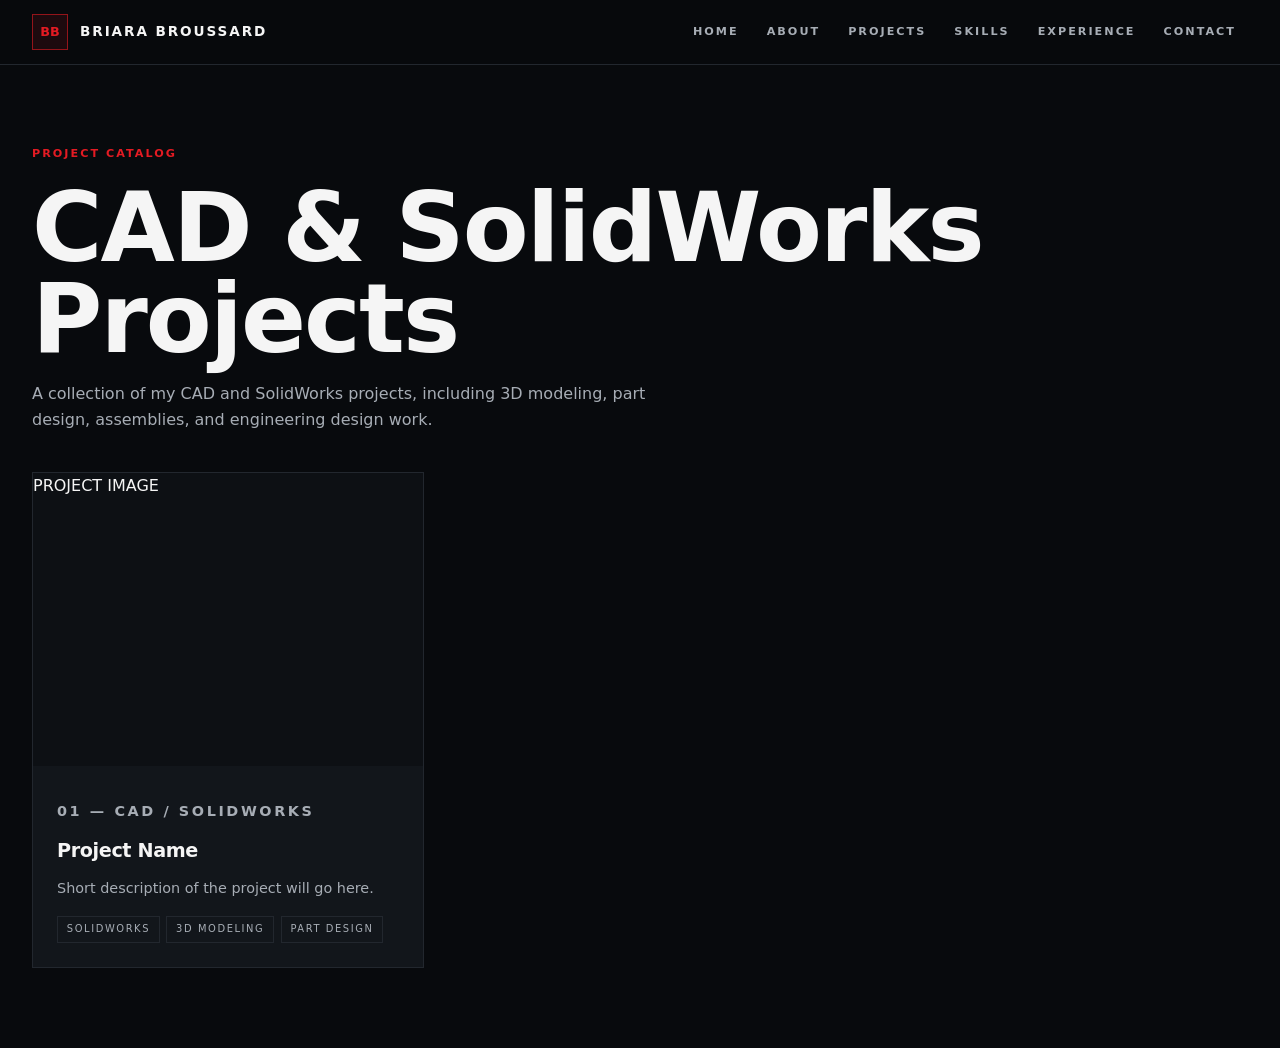
==== projects/cad.html @ f336a6ba "projects cad.html" ====
<!DOCTYPE html>
<html lang="en">
<head>
  <meta charset="UTF-8">
  <meta name="viewport" content="width=device-width, initial-scale=1.0">

  <title>CAD & SolidWorks Projects — Briara Broussard</title>

  <link rel="stylesheet" href="../styles.css">
</head>

<body>

  <header class="nav">
    <div class="nav-inner">
      <a class="brand" href="../index.html">
        <span class="brand-mark">BB</span>
        <span class="brand-name">BRIARA BROUSSARD</span>
      </a>

      <nav class="nav-links">
        <a href="../index.html">HOME</a>
        <a href="../index.html#about">ABOUT</a>
        <a href="../index.html#projects">PROJECTS</a>
        <a href="../index.html#skills">SKILLS</a>
        <a href="../index.html#experience">EXPERIENCE</a>
        <a href="../index.html#contact">CONTACT</a>
      </nav>
    </div>
  </header>

  <main class="section">
    <div class="wrap">

      <p class="label accent">PROJECT CATALOG</p>

      <h1>CAD & SolidWorks Projects</h1>

      <p class="section-intro">
        A collection of my CAD and SolidWorks projects, including 3D modeling,
        part design, assemblies, and engineering design work.
      </p>

      <div class="project-grid">

        <!-- PROJECT 1 -->
        <article class="project">
          <div class="project-img">
            <div class="project-placeholder">
              PROJECT IMAGE
            </div>
          </div>

          <div class="project-body">
            <p class="label accent">01 — CAD / SOLIDWORKS</p>

            <h3>Project Name</h3>

            <p>
              Short description of the project will go here.
            </p>

            <div class="tags">
              <span class="tag">SOLIDWORKS</span>
              <span class="tag">3D MODELING</span>
              <span class="tag">PART DESIGN</span>
            </div>
          </div>
        </article>

      </div>

    </div>
  </main>

</body>
</html>
---- styles.css ----
/* Briara Broussard — engineering portfolio
   Dark industrial / blueprint design system */

:root {
  --background: #080a0d;
  --foreground: #f5f5f5;
  --surface: #0d1014;
  --surface-alt: #12161b;
  --primary: #e31b23;
  --primary-bright: #ff2b35;
  --muted: #a7adb5;
  --border: #22272e;
  --blueprint: #1b3b5a;
  --font-display: "Space Grotesk", ui-sans-serif, system-ui, sans-serif;
  --font-sans: "Inter", ui-sans-serif, system-ui, sans-serif;
}

* { box-sizing: border-box; margin: 0; padding: 0; }

html { scroll-behavior: smooth; scroll-padding-top: 4rem; }

body {
  background: var(--background);
  color: var(--foreground);
  font-family: var(--font-sans);
  line-height: 1.6;
  -webkit-font-smoothing: antialiased;
}

h1, h2, h3, h4, .brand-name { font-family: var(--font-display); letter-spacing: -0.02em; }
h1 { font-size: clamp(3rem, 8vw, 6rem); font-weight: 700; line-height: 0.95; margin-top: 1.25rem; }
h2 { font-size: clamp(1.9rem, 4vw, 2.5rem); font-weight: 700; margin-top: 0.75rem; }
h3 { font-size: 1.5rem; font-weight: 700; margin-top: 0.75rem; }
h4 { font-size: 1.05rem; font-weight: 600; }

a { color: inherit; text-decoration: none; }
img { display: block; max-width: 100%; }

.wrap { max-width: 80rem; margin: 0 auto; padding: 0 1.25rem; }
.wrap.narrow { max-width: 56rem; }
@media (min-width: 640px) { .wrap { padding: 0 2rem; } }

.label {
  font-family: var(--font-display);
  font-size: 0.7rem;
  font-weight: 600;
  letter-spacing: 0.18em;
  text-transform: uppercase;
}
.accent { color: var(--primary); }
.muted { color: var(--muted); }
.muted-text { color: var(--muted); font-size: 0.9rem; }
.fine { color: var(--muted); font-size: 0.75rem; margin-top: 1rem; }
.strong { color: var(--foreground); }
.mt-xl { margin-top: 4.5rem; display: block; }

.section { padding: 5rem 0; }
.section.alt { background: var(--surface); border-top: 1px solid var(--border); border-bottom: 1px solid var(--border); }
.section-intro { color: var(--muted); max-width: 42rem; margin-top: 1rem; }

/* Blueprint backgrounds */
.grid-bg, .grid-fine {
  position: absolute; inset: 0; pointer-events: none;
}
.grid-bg {
  background-image:
    linear-gradient(to right, rgba(27, 59, 90, 0.35) 1px, transparent 1px),
    linear-gradient(to bottom, rgba(27, 59, 90, 0.35) 1px, transparent 1px);
  background-size: 56px 56px;
  opacity: 0.5;
}
.grid-fine {
  background-image:
    linear-gradient(to right, rgba(27, 59, 90, 0.4) 1px, transparent 1px),
    linear-gradient(to bottom, rgba(27, 59, 90, 0.4) 1px, transparent 1px);
  background-size: 16px 16px;
  opacity: 0.25;
  z-index: 1;
}

/* Nav */
.nav {
  position: sticky; top: 0; z-index: 50;
  background: rgba(8, 10, 13, 0.85);
  backdrop-filter: blur(12px);
  border-bottom: 1px solid var(--border);
}
.nav-inner {
  max-width: 80rem; margin: 0 auto; height: 4rem;
  padding: 0 1.25rem; display: flex; align-items: center; justify-content: space-between;
}
@media (min-width: 640px) { .nav-inner { padding: 0 2rem; } }
.brand { display: flex; align-items: center; gap: 0.75rem; }
.brand-mark {
  display: grid; place-items: center; width: 2.25rem; height: 2.25rem;
  border: 1px solid rgba(227, 27, 35, 0.6); background: rgba(227, 27, 35, 0.1);
  color: var(--primary); font-family: var(--font-display); font-weight: 700; font-size: 0.8rem;
  transition: background 0.2s, color 0.2s;
}
.brand:hover .brand-mark { background: var(--primary); color: #fff; }
.brand-name { font-size: 0.85rem; font-weight: 700; letter-spacing: 0.14em; }
.nav-links { display: none; gap: 0.25rem; }
@media (min-width: 1024px) { .nav-links { display: flex; } .menu-btn { display: none !important; } }
.nav-links a, .mobile-nav a {
  font-family: var(--font-display); font-size: 0.7rem; font-weight: 600;
  letter-spacing: 0.18em; text-transform: uppercase; color: var(--muted);
  padding: 0.5rem 0.75rem; transition: color 0.2s;
}
.nav-links a:hover, .mobile-nav a:hover { color: var(--foreground); }
.nav-links a.active, .mobile-nav a.active { color: var(--primary); }
.menu-btn {
  display: grid; place-items: center; gap: 4px; width: 2.5rem; height: 2.5rem;
  border: 1px solid var(--border); background: transparent; cursor: pointer;
}
.menu-btn span { display: block; width: 16px; height: 1.5px; background: var(--foreground); }
.mobile-nav { display: none; flex-direction: column; background: var(--surface); border-top: 1px solid var(--border); padding: 0.5rem 1.25rem; }
.mobile-nav.open { display: flex; }
.mobile-nav a { border-bottom: 1px solid rgba(34, 39, 46, 0.6); padding: 1rem 0; }
.mobile-nav a:last-child { border-bottom: 0; }

/* Hero */
.hero { position: relative; overflow: hidden; }
.hero-glow {
  position: absolute; inset: 0; pointer-events: none;
  background: radial-gradient(circle at 70% 35%, rgba(227, 27, 35, 0.14), transparent 60%);
}
.hero-grid {
  position: relative; display: grid; gap: 3.5rem; align-items: center;
  padding-top: 4rem; padding-bottom: 4rem;
}
@media (min-width: 1024px) {
  .hero-grid { grid-template-columns: 1fr 1fr; gap: 4rem; padding-top: 7rem; padding-bottom: 7rem; }
}
.rule { height: 3px; width: 6rem; background: var(--primary); margin-top: 1.75rem; }
.lead { color: var(--muted); font-size: 1.05rem; max-width: 34rem; margin-top: 1.75rem; }

.btn-row { display: flex; flex-wrap: wrap; gap: 0.75rem; margin-top: 2.25rem; }
.btn {
  display: inline-flex; align-items: center; gap: 0.5rem;
  font-family: var(--font-display); font-size: 0.7rem; font-weight: 600;
  letter-spacing: 0.18em; text-transform: uppercase;
  padding: 0.9rem 1.5rem; border: 1px solid transparent; cursor: pointer;
  transition: background 0.2s, color 0.2s, border-color 0.2s;
}
.btn-primary { background: var(--primary); color: #fff; }
.btn-primary:hover { background: var(--primary-bright); }
.btn-ghost { border-color: var(--border); color: var(--foreground); background: transparent; }
.btn-ghost:hover { border-color: var(--primary); color: var(--primary); }
.btn span { transition: transform 0.2s; }
.btn:hover span { transform: translateX(4px); }

.connect { display: flex; align-items: center; gap: 0.75rem; margin-top: 2.5rem; }
.dash { width: 2rem; height: 1px; background: var(--border); }
.icon-btn {
  display: grid; place-items: center; width: 2.5rem; height: 2.5rem;
  border: 1px solid var(--border); color: var(--muted);
  font-family: var(--font-display); font-size: 0.75rem; font-weight: 700;
  transition: border-color 0.2s, color 0.2s;
}
.icon-btn:hover { border-color: var(--primary); color: var(--primary); }

/* Drawing card */
.dwg { position: relative; border: 1px solid var(--border); background: var(--surface); }
.dwg-head { display: flex; justify-content: space-between; padding: 0.6rem 1rem; border-bottom: 1px solid var(--border); }
.dwg-body { position: relative; aspect-ratio: 1 / 1; background: var(--surface-alt); }
.dwg-body img { width: 100%; height: 100%; object-fit: cover; }
.dwg-foot { display: grid; grid-template-columns: repeat(3, 1fr); border-top: 1px solid var(--border); }
.dwg-foot > div { padding: 0.75rem 1rem; border-left: 1px solid var(--border); }
.dwg-foot > div:first-child { border-left: 0; }
.dwg-val { font-family: var(--font-display); font-weight: 600; font-size: 0.9rem; margin-top: 0.25rem; }

/* Strip */
.strip { background: var(--surface); border-top: 1px solid var(--border); border-bottom: 1px solid var(--border); }
.strip-grid { display: grid; grid-template-columns: repeat(2, 1fr); }
@media (min-width: 1024px) { .strip-grid { grid-template-columns: repeat(4, 1fr); } }
.strip-grid > div { padding: 2rem 0.5rem; }
@media (min-width: 1024px) { .strip-grid > div { padding: 2rem 1.5rem; border-left: 1px solid var(--border); } .strip-grid > div:first-child { border-left: 0; } }
.strip-val { font-family: var(--font-display); font-weight: 600; font-size: 1.05rem; margin-top: 0.5rem; }

/* About */
.about-grid { display: grid; gap: 3.5rem; margin-top: 2.5rem; }
@media (min-width: 1024px) { .about-grid { grid-template-columns: 1.4fr 1fr; } }
.prose p { color: var(--muted); margin-bottom: 1.25rem; }
.stack { border: 1px solid var(--border); background: var(--surface); margin-top: 1.5rem; }
.stack > div { padding: 1.5rem; border-top: 1px solid var(--border); }
.stack > div:first-child { border-top: 0; }
.stack-val { font-family: var(--font-display); font-weight: 600; font-size: 1.1rem; margin-top: 0.5rem; }

.cell-grid { display: grid; gap: 1px; background: var(--border); border: 1px solid var(--border); margin-top: 2.5rem; }
@media (min-width: 640px) { .cell-grid { grid-template-columns: repeat(2, 1fr); } }
@media (min-width: 1024px) { .cell-grid { grid-template-columns: repeat(3, 1fr); } }
.cell { background: var(--surface-alt); padding: 1.5rem; transition: background 0.2s; }
.cell:hover { background: var(--background); }
.cell .tick { height: 1px; width: 2rem; background: var(--primary); transition: width 0.25s; }
.cell:hover .tick { width: 3.5rem; }
.cell h4 { margin-top: 1rem; }
.cell p { color: var(--muted); font-size: 0.9rem; margin-top: 0.5rem; }

/* Projects */
.project-grid { display: grid; gap: 1.25rem; margin-top: 2.5rem; }
@media (min-width: 768px) { .project-grid { grid-template-columns: repeat(3, 1fr); } }
.project {
  border: 1px solid var(--border); background: var(--surface-alt);
  transition: border-color 0.2s, transform 0.2s;
}
.project:hover { border-color: rgba(227, 27, 35, 0.6); transform: translateY(-3px); }
.project-img { position: relative; aspect-ratio: 4 / 3; overflow: hidden; background: var(--surface); }
.project-img img { width: 100%; height: 100%; object-fit: cover; }
.project-body { padding: 1.5rem; }
.project-body h3 { font-size: 1.2rem; margin-top: 0.85rem; }
.project-body p { color: var(--muted); font-size: 0.9rem; margin-top: 0.6rem; }
.tags { display: flex; flex-wrap: wrap; gap: 0.4rem; margin-top: 1rem; }
.tag {
  font-family: var(--font-display); font-size: 0.62rem; letter-spacing: 0.16em;
  color: var(--muted); border: 1px solid var(--border); padding: 0.3rem 0.55rem;
}

/* Skills */
.skills-grid { display: grid; gap: 3.5rem; margin-top: 2.5rem; }
@media (min-width: 1024px) { .skills-grid { grid-template-columns: repeat(2, 1fr); } }
.sw-head { display: flex; justify-content: space-between; align-items: baseline; gap: 1rem; }
.bars { display: flex; gap: 0.35rem; margin-top: 1rem; }
.bars span { height: 6px; flex: 1; background: var(--border); }
.bars span.on { background: var(--primary); }
.chips { display: flex; flex-wrap: wrap; gap: 0.6rem; margin-top: 1.5rem; }
.chip {
  font-family: var(--font-display); font-size: 0.7rem; font-weight: 600;
  letter-spacing: 0.16em; text-transform: uppercase;
  border: 1px solid var(--border); background: var(--surface);
  padding: 0.6rem 1rem; transition: border-color 0.2s, color 0.2s;
}
.chip:hover { border-color: var(--primary); color: var(--primary); }
.cert { position: relative; border: 1px solid var(--border); background: var(--surface-alt); margin-top: 3rem; }
.cert-inner { position: relative; z-index: 2; padding: 1.75rem; display: grid; gap: 1.5rem; }
.cert-inner p.muted-text { margin-top: 0.35rem; }

/* Timeline */
.timeline { list-style: none; border-left: 1px solid var(--border); padding-left: 2rem; margin-top: 2.5rem; }
@media (min-width: 640px) { .timeline { padding-left: 3rem; } }
.timeline li { position: relative; padding-bottom: 3rem; }
.timeline li:last-child { padding-bottom: 0; }
.timeline li::before {
  content: ""; position: absolute; left: -2.4rem; top: 0.4rem;
  width: 9px; height: 9px; background: var(--primary);
}
@media (min-width: 640px) { .timeline li::before { left: -3.4rem; } }
.timeline h3 { font-size: 1.2rem; margin-top: 0.4rem; }
.timeline .org { color: var(--primary); font-family: var(--font-display); font-size: 0.9rem; margin-top: 0.3rem; }
.timeline p.desc { color: var(--muted); font-size: 0.95rem; margin-top: 0.75rem; }

/* Contact */
.contact-grid { display: grid; gap: 3.5rem; }
@media (min-width: 1024px) { .contact-grid { grid-template-columns: 1fr 1fr; } }
.contact-list { list-style: none; margin-top: 2rem; border: 1px solid var(--border); background: var(--surface); }
.contact-list li { display: flex; flex-direction: column; gap: 0.35rem; padding: 1.25rem 1.5rem; border-top: 1px solid var(--border); }
.contact-list li:first-child { border-top: 0; }
.contact-list a:hover { color: var(--primary); }
.form { border: 1px solid var(--border); background: var(--surface); padding: 1.75rem; }
.field { margin-bottom: 1.25rem; display: flex; flex-direction: column; gap: 0.5rem; }
input, textarea {
  background: var(--background); border: 1px solid var(--border); color: var(--foreground);
  padding: 0.85rem 1rem; font-family: var(--font-sans); font-size: 0.95rem; outline: none;
}
input:focus, textarea:focus { border-color: var(--primary); }
.form-status { font-size: 0.85rem; margin-top: 1rem; color: var(--muted); min-height: 1.2em; }
.form-status.ok { color: var(--primary); }

/* Footer */
.footer { background: var(--surface); border-top: 1px solid var(--border); }
.footer-top { display: flex; flex-direction: column; gap: 1.5rem; padding-top: 2.5rem; padding-bottom: 2.5rem; }
@media (min-width: 768px) { .footer-top { flex-direction: row; align-items: center; justify-content: space-between; } }
.footer-name { font-family: var(--font-display); font-size: 1.1rem; font-weight: 700; }
.footer-bottom { border-top: 1px solid rgba(34, 39, 46, 0.7); }
.footer-bottom-inner {
  display: flex; flex-direction: column; gap: 0.5rem;
  padding-top: 1rem; padding-bottom: 1rem; font-size: 0.78rem; color: var(--muted);
}
@media (min-width: 640px) { .footer-bottom-inner { flex-direction: row; align-items: center; justify-content: space-between; } }
.footer .connect { margin-top: 0; }

/* Reveal animation */
.reveal { opacity: 0; transform: translateY(16px); transition: opacity 0.6s ease, transform 0.6s ease; }
.reveal.visible { opacity: 1; transform: none; }
@media (prefers-reduced-motion: reduce) {
  .reveal { opacity: 1; transform: none; transition: none; }
  html { scroll-behavior: auto; }
}
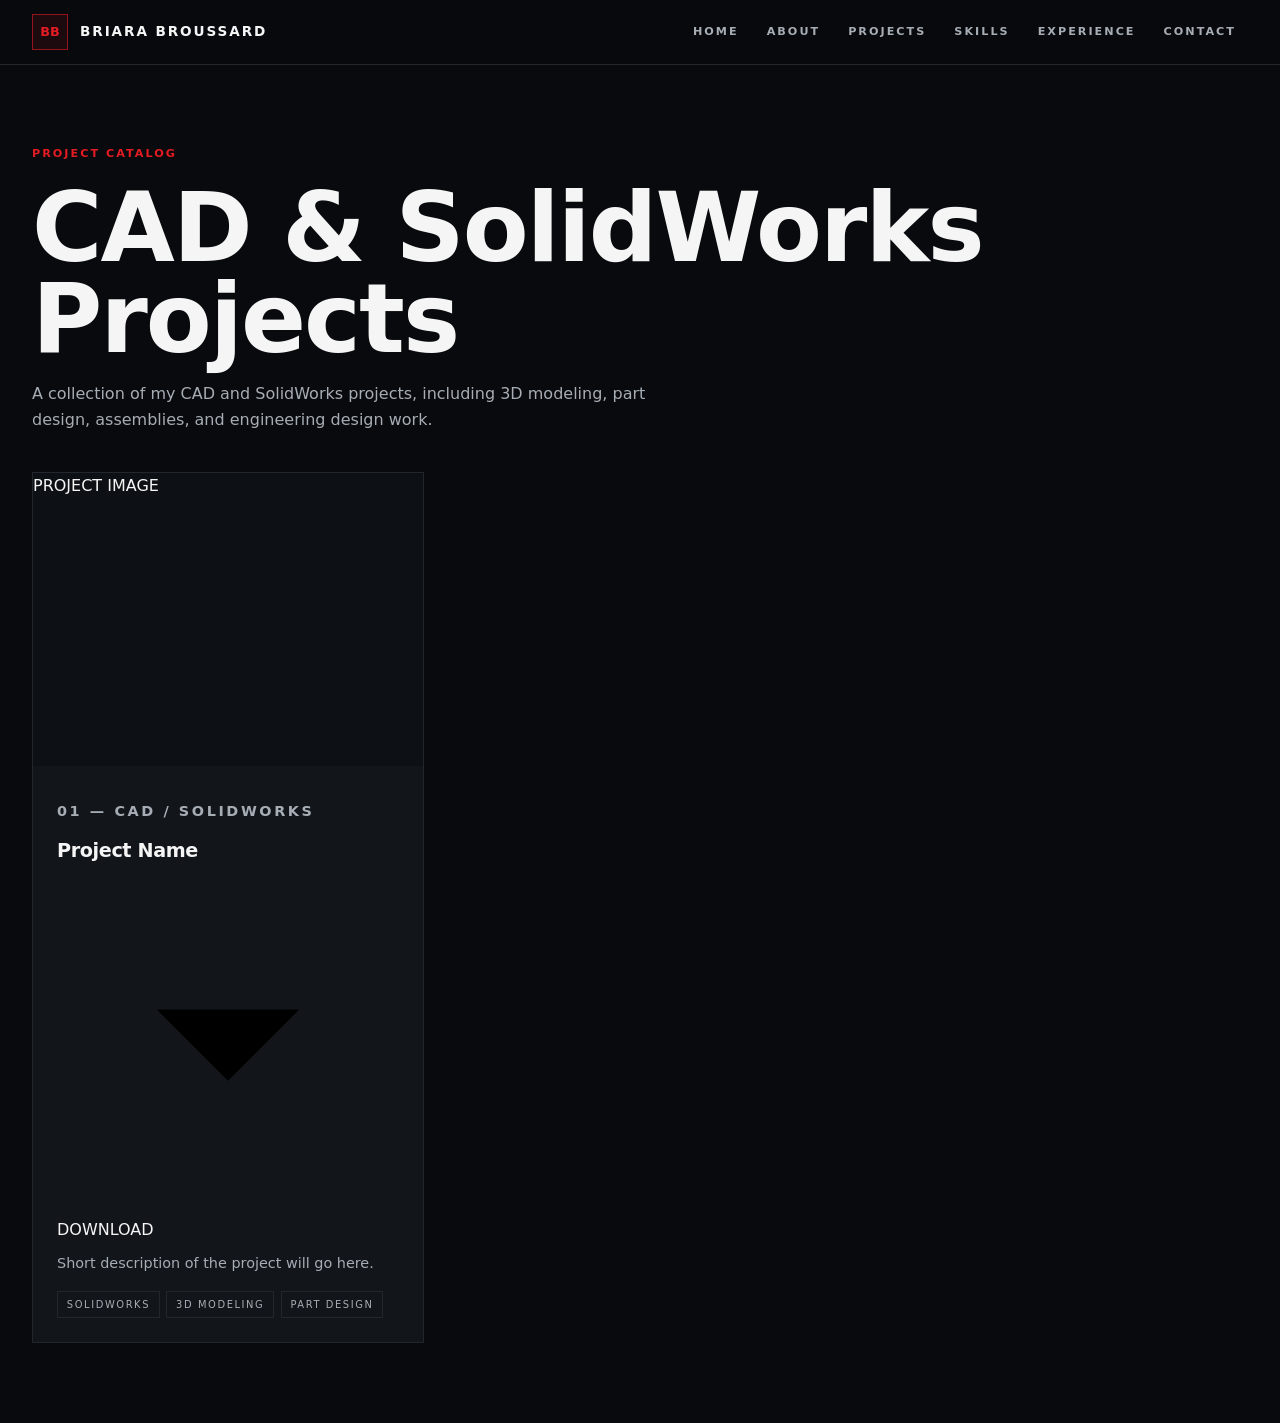
==== commit 971c341f: "Update cad.html" ====
--- a/projects/cad.html
+++ b/projects/cad.html
@@ -54,7 +54,18 @@
           <div class="project-body">
             <p class="label accent">01 — CAD / SOLIDWORKS</p>
 
-            <h3>Project Name</h3>
+            <div class="project-title-row">
+  <h3>Project Name</h3>
+
+  <a class="download-btn" href="#" download aria-label="Download CAD files">
+    <svg viewBox="0 0 24 24" aria-hidden="true">
+      <path d="M12 3v11"></path>
+      <path d="m7 10 5 5 5-5"></path>
+      <path d="M5 21h14"></path>
+    </svg>
+    DOWNLOAD
+  </a>
+</div>
 
             <p>
               Short description of the project will go here.
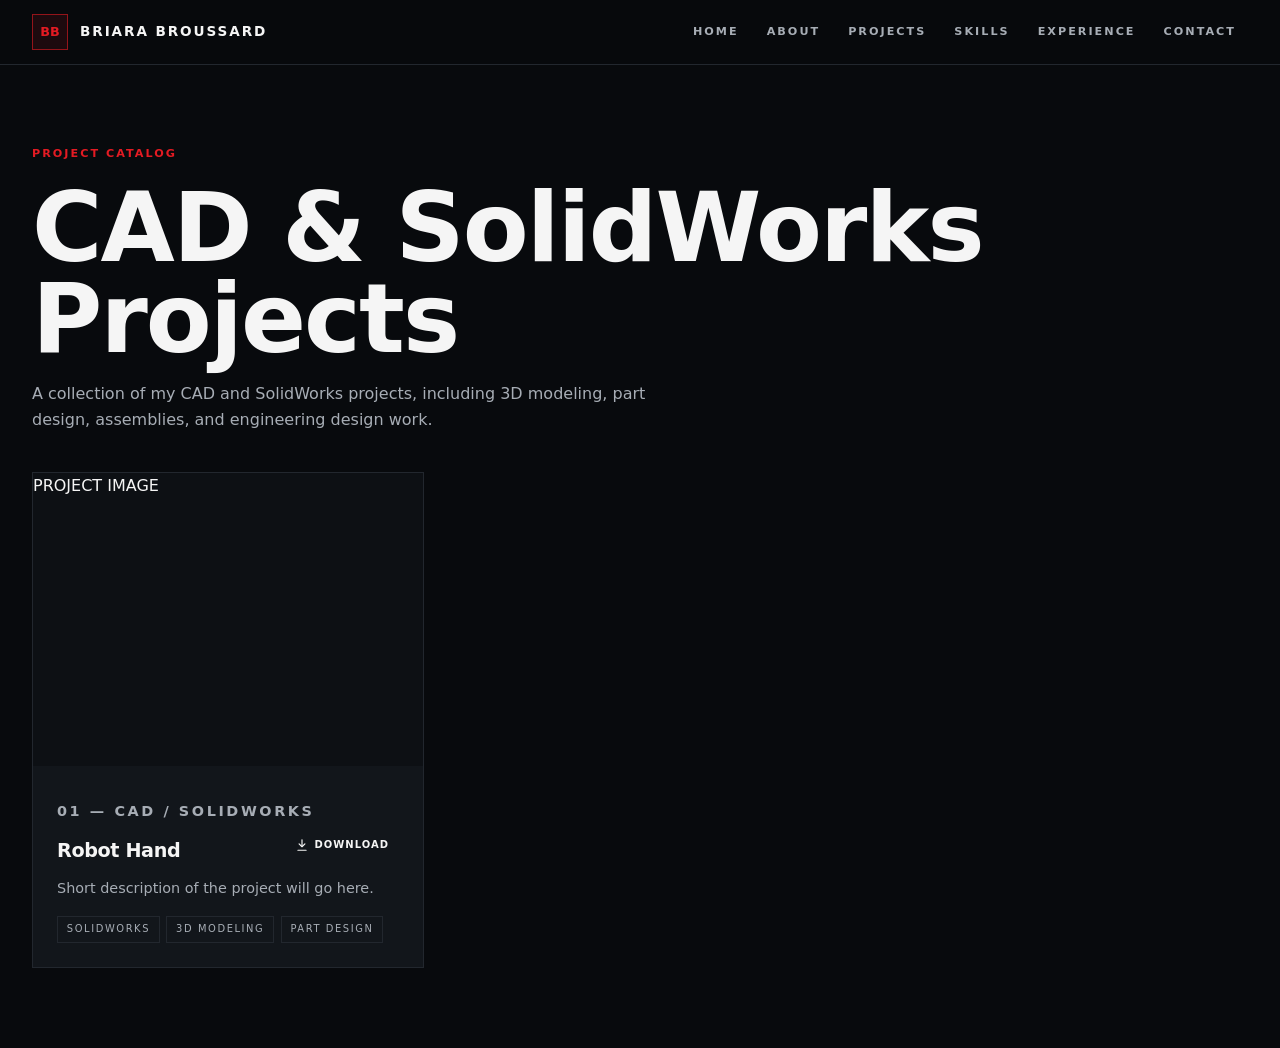
==== commit 202c2e18: "Update cad.html" ====
--- a/projects/cad.html
+++ b/projects/cad.html
@@ -55,10 +55,8 @@
             <p class="label accent">01 — CAD / SOLIDWORKS</p>
 
             <div class="project-title-row">
-  <h3>Project Name</h3>
-
-  <a class="download-btn" href="#" download aria-label="Download CAD files">
-    <svg viewBox="0 0 24 24" aria-hidden="true">
+<h3>Robot Hand</h3>
+<a class="download-btn" href="../downloads/robot-hand/Robot%20Hand.zip" download aria-label="Download Robot Hand CAD files">    <svg viewBox="0 0 24 24" aria-hidden="true">
       <path d="M12 3v11"></path>
       <path d="m7 10 5 5 5-5"></path>
       <path d="M5 21h14"></path>
--- a/styles.css
+++ b/styles.css
@@ -285,3 +285,39 @@
   .reveal { opacity: 1; transform: none; transition: none; }
   html { scroll-behavior: auto; }
 }
+/* Download button */
+.project-title-row {
+  display: flex;
+  align-items: center;
+  justify-content: space-between;
+  gap: 12px;
+}
+
+.download-btn {
+  display: inline-flex;
+  align-items: center;
+  gap: 6px;
+  padding: 6px 10px;
+  border: 1px solid var(--accent);
+  color: var(--accent);
+  text-decoration: none;
+  font-size: 10px;
+  font-weight: 700;
+  letter-spacing: 1px;
+  transition: 0.2s ease;
+}
+
+.download-btn svg {
+  width: 14px;
+  height: 14px;
+  fill: none;
+  stroke: currentColor;
+  stroke-width: 2;
+  stroke-linecap: round;
+  stroke-linejoin: round;
+}
+
+.download-btn:hover {
+  background: var(--accent);
+  color: #ffffff;
+}
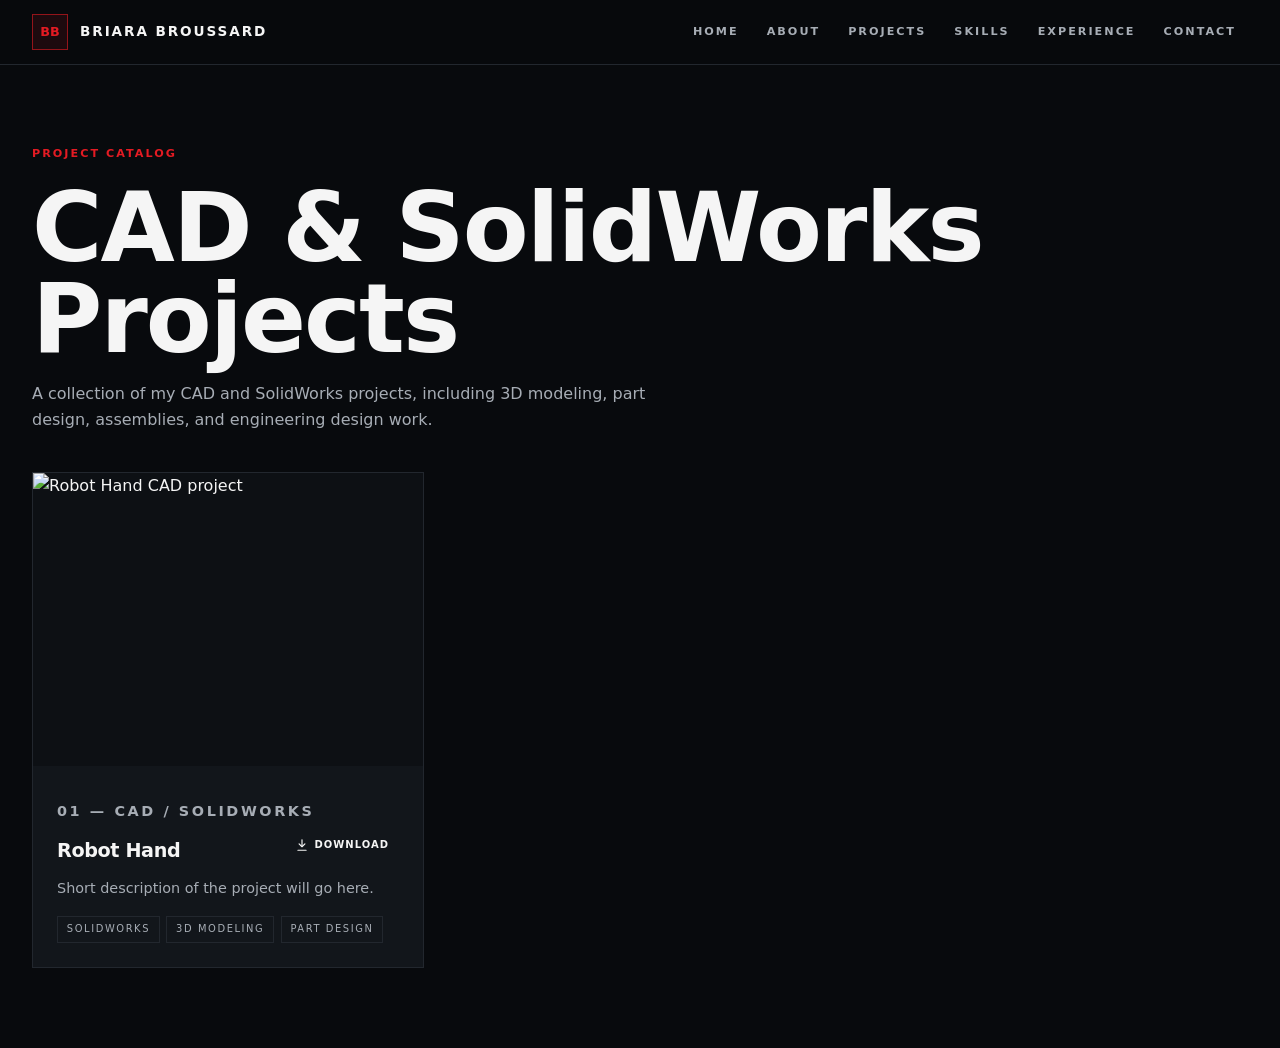
==== commit 71da63ca: "Update cad.html" ====
--- a/projects/cad.html
+++ b/projects/cad.html
@@ -46,9 +46,7 @@
         <!-- PROJECT 1 -->
         <article class="project">
           <div class="project-img">
-            <div class="project-placeholder">
-              PROJECT IMAGE
-            </div>
+            <img src="../images/robot-hand.png" alt="Robot Hand CAD project">
           </div>
 
           <div class="project-body">
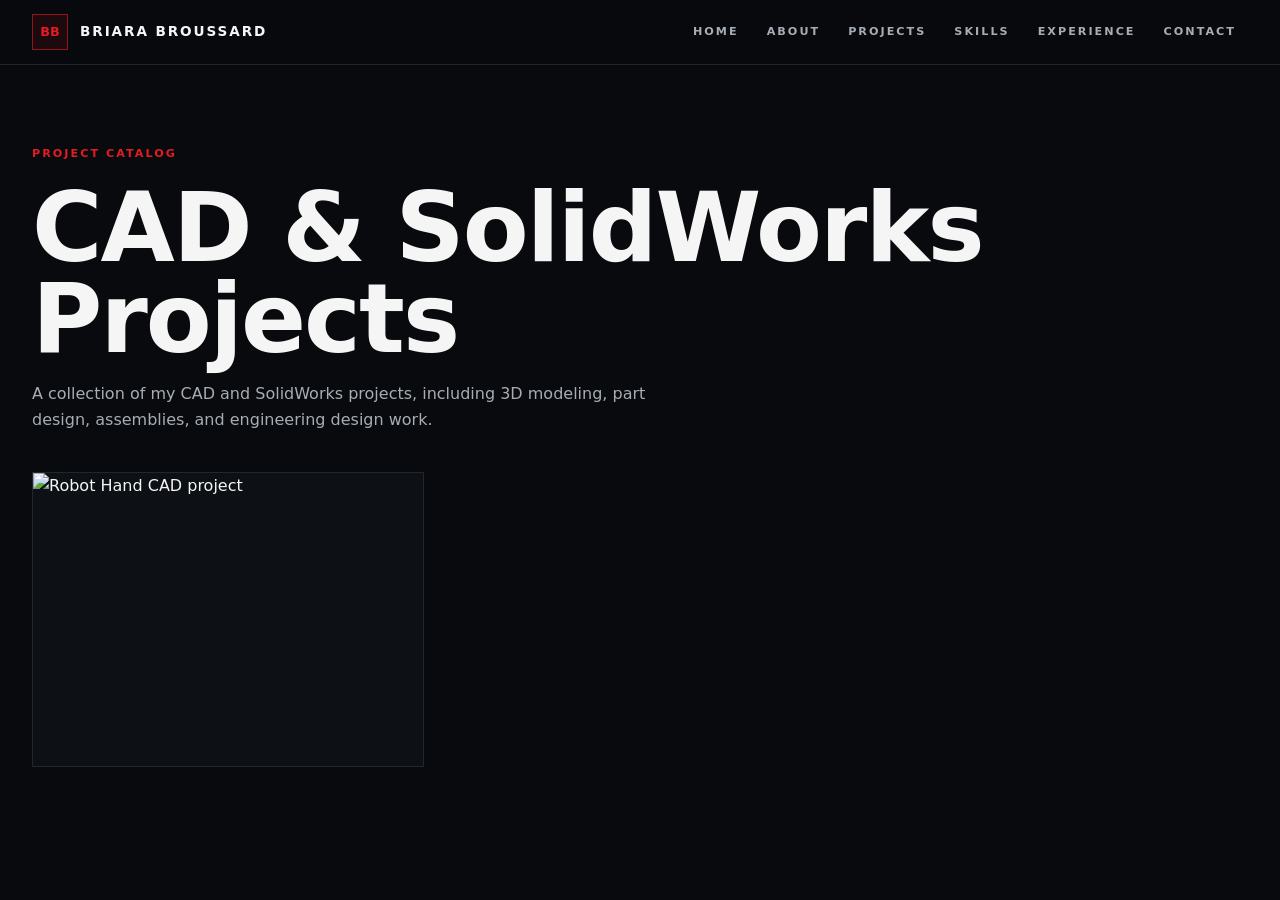
==== commit d0a64752: "Update cad.html" ====
--- a/projects/cad.html
+++ b/projects/cad.html
@@ -46,9 +46,7 @@
         <!-- PROJECT 1 -->
         <article class="project">
           <div class="project-img">
-            <img src="../images/robot-hand.png" alt="Robot Hand CAD project">
-          </div>
-
+<img src="../Image.png" alt="Robot Hand CAD project">
           <div class="project-body">
             <p class="label accent">01 — CAD / SOLIDWORKS</p>
 
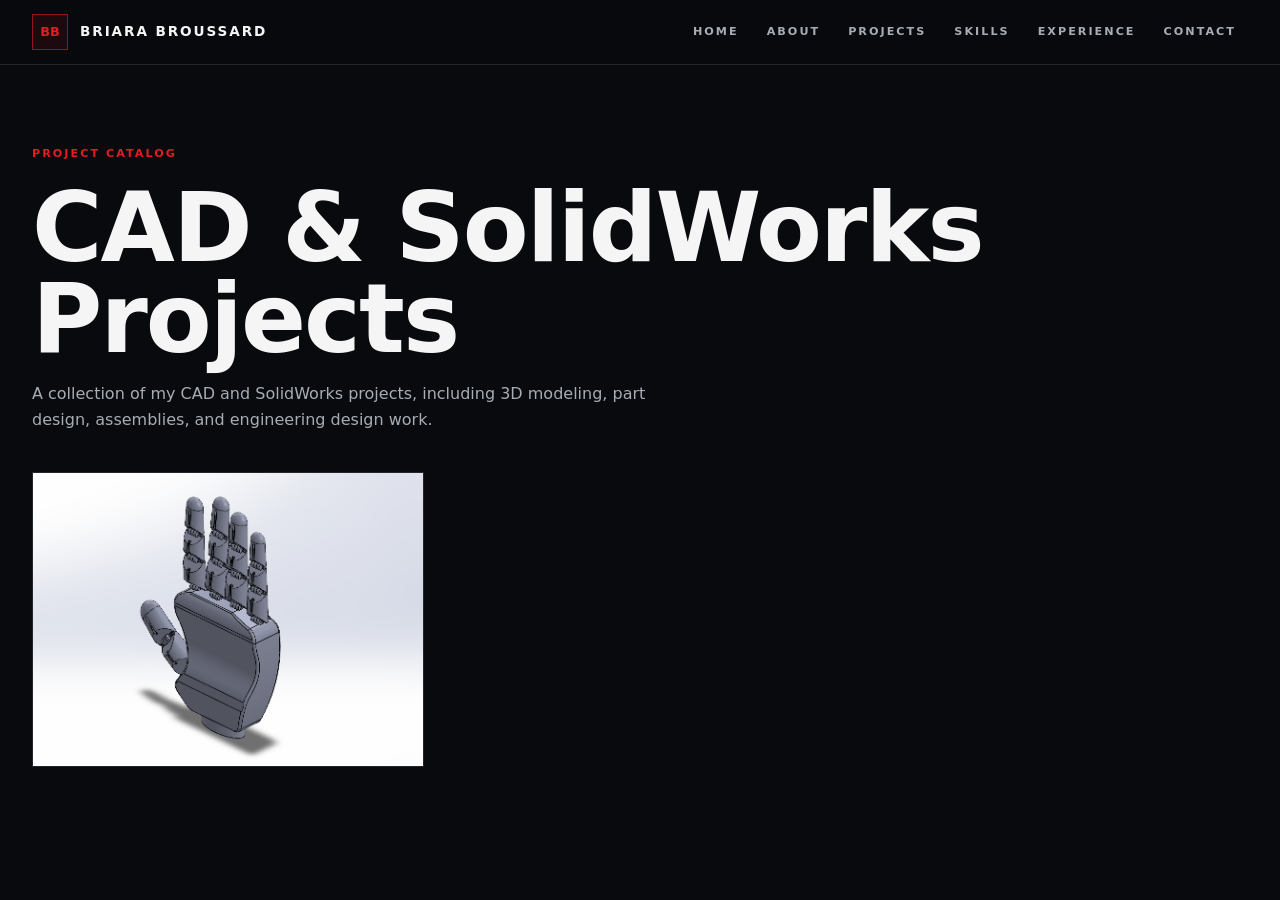
==== commit 81b38168: "Update cad.html" ====
--- a/projects/cad.html
+++ b/projects/cad.html
@@ -46,8 +46,7 @@
         <!-- PROJECT 1 -->
         <article class="project">
           <div class="project-img">
-<img src="../Image.png" alt="Robot Hand CAD project">
-          <div class="project-body">
+<img src="../Image%20.png" alt="Robot Hand CAD project">          <div class="project-body">
             <p class="label accent">01 — CAD / SOLIDWORKS</p>
 
             <div class="project-title-row">
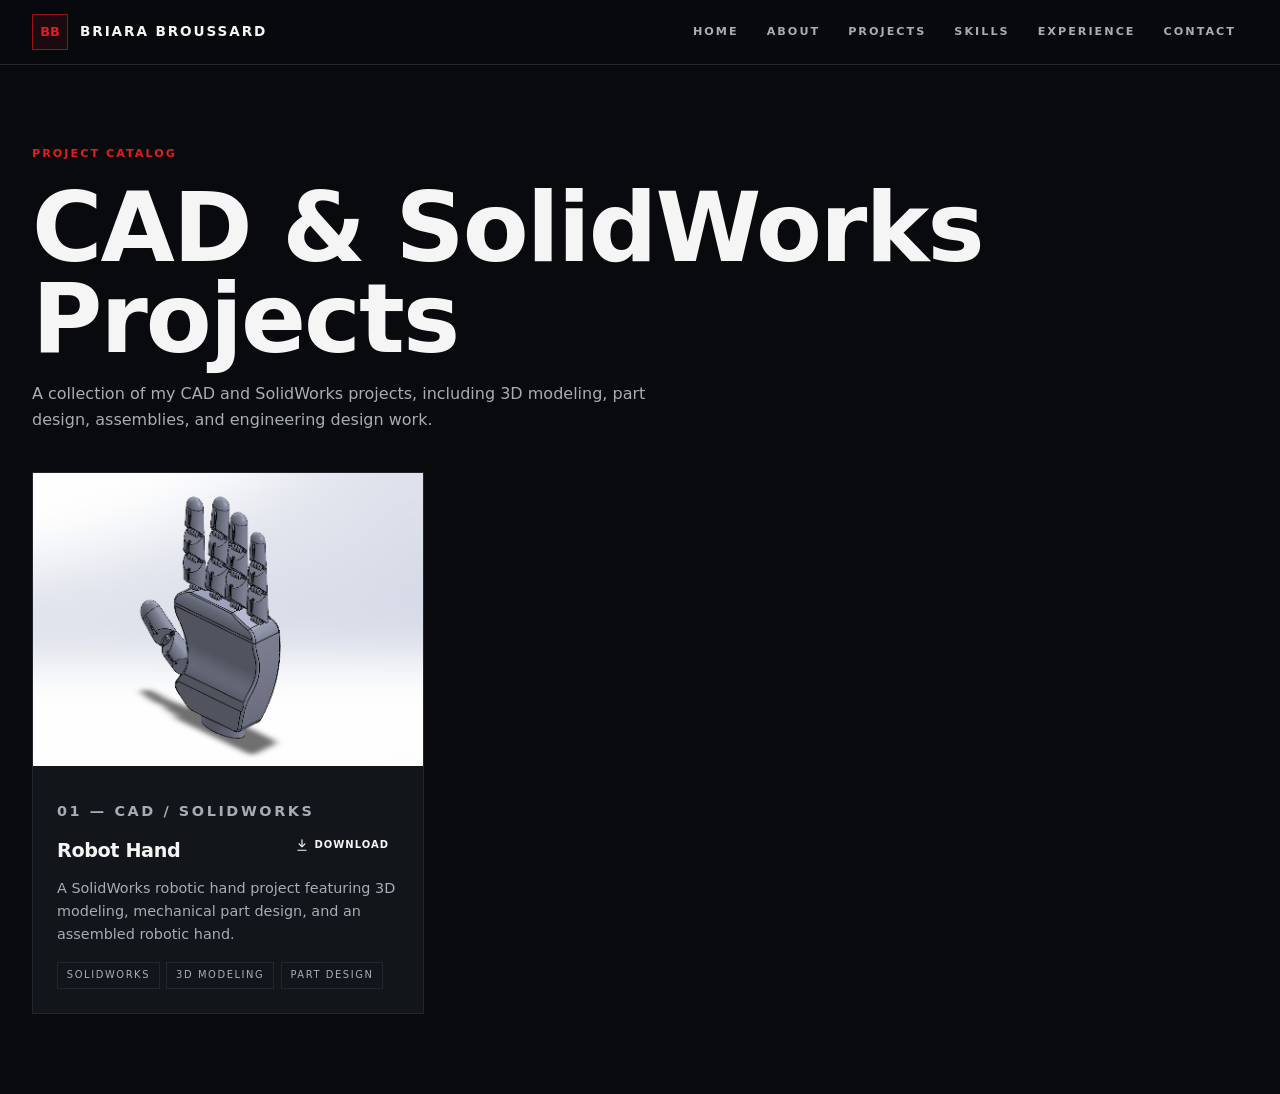
==== commit feab3758: "Update cad.html" ====
--- a/projects/cad.html
+++ b/projects/cad.html
@@ -1,3 +1,4 @@
+
 <!DOCTYPE html>
 <html lang="en">
 <head>
@@ -11,6 +12,7 @@
 
 <body>
 
+  <!-- NAVIGATION -->
   <header class="nav">
     <div class="nav-inner">
       <a class="brand" href="../index.html">
@@ -29,6 +31,7 @@
     </div>
   </header>
 
+  <!-- CAD PROJECTS -->
   <main class="section">
     <div class="wrap">
 
@@ -43,25 +46,43 @@
 
       <div class="project-grid">
 
-        <!-- PROJECT 1 -->
+        <!-- ROBOT HAND PROJECT -->
         <article class="project">
+
+          <!-- PROJECT IMAGE -->
           <div class="project-img">
-<img src="../Image%20.png" alt="Robot Hand CAD project">          <div class="project-body">
+            <img
+              src="../Image%20.png"
+              alt="Robot Hand CAD project"
+            >
+          </div>
+
+          <!-- PROJECT DESCRIPTION -->
+          <div class="project-body">
+
             <p class="label accent">01 — CAD / SOLIDWORKS</p>
 
             <div class="project-title-row">
-<h3>Robot Hand</h3>
-<a class="download-btn" href="../downloads/robot-hand/Robot%20Hand.zip" download aria-label="Download Robot Hand CAD files">    <svg viewBox="0 0 24 24" aria-hidden="true">
-      <path d="M12 3v11"></path>
-      <path d="m7 10 5 5 5-5"></path>
-      <path d="M5 21h14"></path>
-    </svg>
-    DOWNLOAD
-  </a>
-</div>
+              <h3>Robot Hand</h3>
+
+              <a
+                class="download-btn"
+                href="../downloads/robot-hand/Robot%20Hand.zip"
+                download
+                aria-label="Download Robot Hand CAD files"
+              >
+                <svg viewBox="0 0 24 24" aria-hidden="true">
+                  <path d="M12 3v11"></path>
+                  <path d="m7 10 5 5 5-5"></path>
+                  <path d="M5 21h14"></path>
+                </svg>
+                DOWNLOAD
+              </a>
+            </div>
 
             <p>
-              Short description of the project will go here.
+              A SolidWorks robotic hand project featuring 3D modeling,
+              mechanical part design, and an assembled robotic hand.
             </p>
 
             <div class="tags">
@@ -69,11 +90,11 @@
               <span class="tag">3D MODELING</span>
               <span class="tag">PART DESIGN</span>
             </div>
+
           </div>
         </article>
 
       </div>
-
     </div>
   </main>
 
